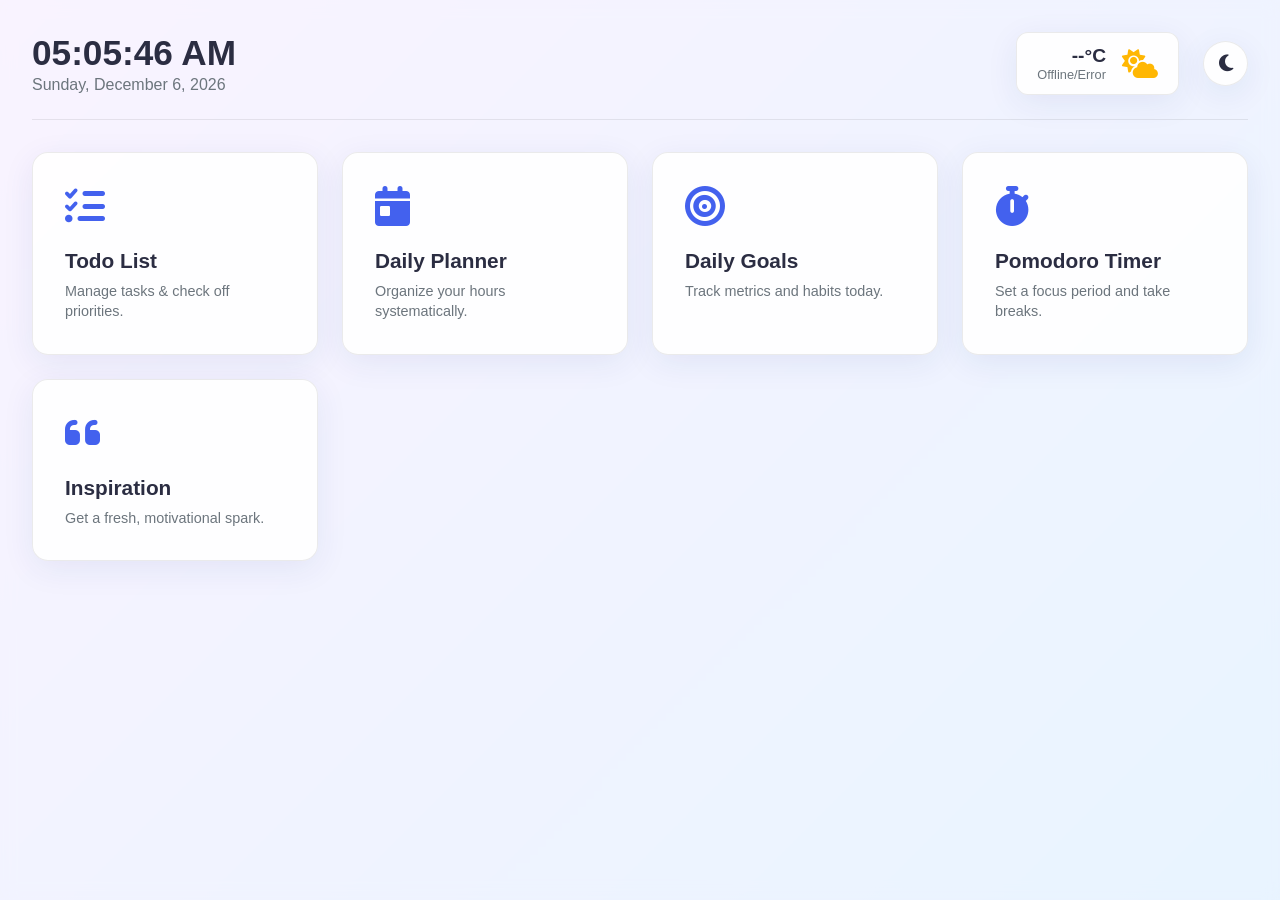
==== HTML/index.html @ 655b17ac "completed productivity dashboard" ====
<!DOCTYPE html>
<html lang="en">
<head>
    <meta charset="UTF-8">
    <meta name="viewport" content="width=device-width, initial-scale=1.0">
    <title>Productivity Dashboard</title>
    <link rel="stylesheet" href="../CSS/stylee.css">
    <!-- FontAwesome for icons -->
    <link rel="stylesheet" href="https://cdnjs.cloudflare.com/ajax/libs/font-awesome/6.4.0/css/all.min.css">
</head>
<body class="light-theme"> <!-- Toggle class to "dark-theme" for dark mode -->

    <!-- BACKGROUND WRAPPER FOR DYNAMIC BACKGROUNDS -->
    <div class="dashboard-bg-wrapper morning-bg"></div>

    <div class="app-container">
        
        <!-- HEADER WIDGETS (Always Visible) -->
        <header class="main-header">
            <div class="header-left">
                <div class="date-time-widget">
                    <h1 id="live-time">10:42 AM</h1>
                    <p id="live-date">Wednesday, July 15, 2026</p>
                </div>
            </div>
            
            <div class="header-right">
                <!-- Weather Widget -->
                <div class="weather-widget">
                    <div class="weather-info">
                        <span class="weather-temp">28°C</span>
                        <span class="weather-cond">Partly Cloudy</span>
                    </div>
                    <i class="fa-solid fa-cloud-sun weather-icon"></i>
                </div>
                
                <!-- Theme Toggle Button -->
                <button class="theme-toggle-btn" aria-label="Toggle Theme">
                    <i class="fa-solid fa-moon"></i>
                </button>
            </div>
        </header>

        <main class="content-area">
            
            <!-- ========================================== -->
            <!-- 1. MAIN DASHBOARD HOME VIEW                -->
            <!-- ========================================== -->
            <section id="dashboard-home" class="dashboard-grid">
                
                <!-- Todo Card -->
                <div class="feature-card" data-target="todo-view">
                    <div class="card-icon"><i class="fa-solid fa-list-check"></i></div>
                    <h3>Todo List</h3>
                    <p>Manage tasks & check off priorities.</p>
                </div>

                <!-- Planner Card -->
                <div class="feature-card" data-target="planner-view">
                    <div class="card-icon"><i class="fa-solid fa-calendar-day"></i></div>
                    <h3>Daily Planner</h3>
                    <p>Organize your hours systematically.</p>
                </div>

                <!-- Goals Card -->
                <div class="feature-card" data-target="goals-view">
                    <div class="card-icon"><i class="fa-solid fa-bullseye"></i></div>
                    <h3>Daily Goals</h3>
                    <p>Track metrics and habits today.</p>
                </div>

                <!-- Pomodoro Card -->
                <div class="feature-card" data-target="pomodoro-view">
                    <div class="card-icon"><i class="fa-solid fa-stopwatch"></i></div>
                    <h3>Pomodoro Timer</h3>
                    <p>Set a focus period and take breaks.</p>
                </div>

                <!-- Motivation Card -->
                <div class="feature-card" data-target="motivation-view">
                    <div class="card-icon"><i class="fa-solid fa-quote-left"></i></div>
                    <h3>Inspiration</h3>
                    <p>Get a fresh, motivational spark.</p>
                </div>

            </section>

            <!-- ========================================== -->
            <!-- 2. TODO LIST FEATURE VIEW (Hidden by default)-->
            <!-- ========================================== -->
            <section id="todo-view" class="feature-view hidden">
                <div class="view-header">
                    <button class="back-btn"><i class="fa-solid fa-arrow-left"></i> Back</button>
                    <h2><i class="fa-solid fa-list-check"></i> Todo List</h2>
                </div>
                <div class="view-body max-width-md">
                    <form class="input-group" onsubmit="return false;">
                        <input type="text" placeholder="Add a new task..." required>
                        <button type="submit" class="btn-primary">Add Task</button>
                    </form>
                    <ul class="item-list">
                        <li class="list-item important">
                            <span class="item-text">Finish project structure documentation</span>
                            <div class="item-actions">
                                <button class="action-btn flag" title="Important"><i class="fa-solid fa-star"></i></button>
                                <button class="action-btn complete" title="Complete"><i class="fa-solid fa-check"></i></button>
                                <button class="action-btn delete" title="Delete"><i class="fa-solid fa-trash"></i></button>
                            </div>
                        </li>
                        <li class="list-item completed">
                            <span class="item-text">Review team UI components</span>
                            <div class="item-actions">
                                <button class="action-btn flag" title="Important"><i class="fa-regular fa-star"></i></button>
                                <button class="action-btn complete" title="Complete"><i class="fa-solid fa-rotate-left"></i></button>
                                <button class="action-btn delete" title="Delete"><i class="fa-solid fa-trash"></i></button>
                            </div>
                        </li>
                    </ul>
                </div>
            </section>

            <!-- ========================================== -->
            <!-- 3. DAILY PLANNER FEATURE VIEW (Hidden)     -->
            <!-- ========================================== -->
            <section id="planner-view" class="feature-view hidden">
                <div class="view-header">
                    <button class="back-btn"><i class="fa-solid fa-arrow-left"></i> Back</button>
                    <h2><i class="fa-solid fa-calendar-day"></i> Daily Planner</h2>
                </div>
                <div class="view-body max-width-md">
                    <div class="planner-grid">
                        <div class="time-slot-row">
                            <span class="time-label">09:00 AM</span>
                            <input type="text" placeholder="Empty slot - click to add plan...">
                        </div>
                        <div class="time-slot-row current-hour">
                            <span class="time-label">10:00 AM</span>
                            <input type="text" value="Standup Meeting & Design review" placeholder="Empty slot...">
                        </div>
                        <div class="time-slot-row">
                            <span class="time-label">11:00 AM</span>
                            <input type="text" placeholder="Empty slot - click to add plan...">
                        </div>
                        <div class="time-slot-row">
                            <span class="time-label">12:00 PM</span>
                            <input type="text" placeholder="Empty slot - click to add plan...">
                        </div>
                    </div>
                </div>
            </section>

            <!-- ========================================== -->
            <!-- 4. DAILY GOALS FEATURE VIEW (Hidden)       -->
            <!-- ========================================== -->
            <section id="goals-view" class="feature-view hidden">
                <div class="view-header">
                    <button class="back-btn"><i class="fa-solid fa-arrow-left"></i> Back</button>
                    <h2><i class="fa-solid fa-bullseye"></i> Daily Goals</h2>
                </div>
                <div class="view-body max-width-md">
                    <div class="progress-container">
                        <div class="progress-text">Progress: <span>1 of 3 completed</span></div>
                        <div class="progress-bar-outer">
                            <div class="progress-bar-inner" style="width: 33.3%;"></div>
                        </div>
                    </div>
                    <form class="input-group" onsubmit="return false;">
                        <input type="text" placeholder="Enter a goal for today...">
                        <button type="submit" class="btn-primary">Add Goal</button>
                    </form>
                    <ul class="item-list">
                        <li class="list-item">
                            <label class="checkbox-container">
                                <input type="checkbox">
                                <span class="checkmark"></span>
                                Drink 3L of water
                            </label>
                            <button class="action-btn delete"><i class="fa-solid fa-xmark"></i></button>
                        </li>
                        <li class="list-item checked-item">
                            <label class="checkbox-container">
                                <input type="checkbox" checked>
                                <span class="checkmark"></span>
                                Read for 20 minutes
                            </label>
                            <button class="action-btn delete"><i class="fa-solid fa-xmark"></i></button>
                        </li>
                    </ul>
                </div>
            </section>

            <!-- ========================================== -->
            <!-- 5. POMODORO TIMER FEATURE VIEW (Hidden)    -->
            <!-- ========================================== -->
            <section id="pomodoro-view" class="feature-view hidden">
                <div class="view-header">
                    <button class="back-btn"><i class="fa-solid fa-arrow-left"></i> Back</button>
                    <h2><i class="fa-solid fa-stopwatch"></i> Pomodoro Timer</h2>
                </div>
                <div class="view-body centered-flex">
                    <div class="timer-card">
                        <span class="timer-status">Work Session</span>
                        <div class="timer-display">25:00</div>
                        <div class="timer-controls">
                            <button class="btn-control start"><i class="fa-solid fa-play"></i> Start</button>
                            <button class="btn-control pause hidden"><i class="fa-solid fa-pause"></i> Pause</button>
                            <button class="btn-control reset"><i class="fa-solid fa-rotate-left"></i> Reset</button>
                        </div>
                    </div>
                </div>
            </section>

            <!-- ========================================== -->
            <!-- 6. MOTIVATION QUOTE FEATURE VIEW (Hidden)  -->
            <!-- ========================================== -->
            <section id="motivation-view" class="feature-view hidden">
                <div class="view-header">
                    <button class="back-btn"><i class="fa-solid fa-arrow-left"></i> Back</button>
                    <h2><i class="fa-solid fa-quote-left"></i> Motivation</h2>
                </div>
                <div class="view-body centered-flex">
                    <div class="quote-card">
                        <!-- Loading element to show toggle state safely -->
                        <div class="quote-loading hidden"><i class="fa-solid fa-spinner fa-spin"></i> Fetching quote...</div>
                        
                        <blockquote class="quote-text">
                            "The best way to predict the future is to invent it."
                        </blockquote>
                        <cite class="quote-author">— Alan Kay</cite>
                        <button class="btn-primary fetch-quote-btn"><i class="fa-solid fa-shuffle"></i> New Quote</button>
                    </div>
                </div>
            </section>

        </main>
    </div>

    <script type="module" src="../JS/app.js"></script>
</body>
</html>
---- CSS/stylee.css ----
/* ==========================================================================
   CSS VARIABLES & CORE THEMES[cite: 1]
   ========================================================================== */
:root {
    /* Fonts */
    --font-main: 'Segoe UI', -apple-system, BlinkMacSystemFont, Roboto, sans-serif;

    /* Transition speeds */
    --transition-fast: 0.2s ease;
    --transition-normal: 0.3s ease;
}

.light-theme {
    --bg-overlay: rgba(255, 255, 255, 0.8);
    --card-bg: rgba(255, 255, 255, 0.9);
    --card-hover-bg: #ffffff;
    --text-main: #2b2d42;
    --text-muted: #6c757d;
    --border-color: rgba(0, 0, 0, 0.08);
    --primary-color: #4361ee;
    --primary-hover: #3f37c9;
    --danger-color: #ef233c;
    --success-color: #2b9348;
    --warning-color: #ffb703;
    --input-bg: #f8f9fa;
    --shadow: 0 8px 32px 0 rgba(31, 38, 135, 0.08);
}

.dark-theme {
    --bg-overlay: rgba(18, 18, 18, 0.8);
    --card-bg: rgba(30, 30, 30, 0.9);
    --card-hover-bg: #252525;
    --text-main: #f8f9fa;
    --text-muted: #adb5bd;
    --border-color: rgba(255, 255, 255, 0.08);
    --primary-color: #4cc9f0;
    --primary-hover: #4361ee;
    --danger-color: #f77f00;
    --success-color: #55a630;
    --warning-color: #ffb703;
    --input-bg: #121212;
    --shadow: 0 8px 32px 0 rgba(0, 0, 0, 0.37);
}

/* ==========================================================================
   BASE & RESET STYLES
   ========================================================================== */
* {
    box-sizing: border-box;
    margin: 0;
    padding: 0;
}

body {
    font-family: var(--font-main);
    color: var(--text-main);
    min-height: 100vh;
    overflow-x: hidden;
    position: relative;
}

/* Dynamic Background Implementations[cite: 1] */
.dashboard-bg-wrapper {
    position: fixed;
    top: 0;
    left: 0;
    width: 100%;
    height: 100%;
    z-index: -1;
    transition: background 1s ease-in-out;
}

.morning-bg {
    background: linear-gradient(135deg, #e0c3fc 0%, #8ec5fc 100%);
}
.afternoon-bg {
    background: linear-gradient(135deg, #fce38a 0%, #f38181 100%);
}
.evening-bg {
    background: linear-gradient(135deg, #4568dc 0%, #b06ab3 100%);
}
.night-bg {
    background: linear-gradient(135deg, #0f2027 0%, #203a43 50%, #2c5364 100%);
}

.app-container {
    width: 100%;
    min-height: 100vh;
    background: var(--bg-overlay);
    backdrop-filter: blur(8px);
    -webkit-backdrop-filter: blur(8px);
    padding: 2rem;
    display: flex;
    flex-direction: column;
    transition: background var(--transition-normal);
}

/* ==========================================================================
   HEADER COMPONENTS
   ========================================================================== */
.main-header {
    display: flex;
    justify-content: space-between;
    align-items: center;
    margin-bottom: 2rem;
    padding-bottom: 1.5rem;
    border-bottom: 1px solid var(--border-color);
}

.date-time-widget h1 {
    font-size: 2.2rem;
    font-weight: 700;
}

.date-time-widget p {
    color: var(--text-muted);
    font-size: 1rem;
    margin-top: 0.2rem;
}

.header-right {
    display: flex;
    align-items: center;
    gap: 1.5rem;
}

.weather-widget {
    background: var(--card-bg);
    padding: 0.75rem 1.25rem;
    border-radius: 12px;
    display: flex;
    align-items: center;
    gap: 1rem;
    box-shadow: var(--shadow);
    border: 1px solid var(--border-color);
}

.weather-info {
    display: flex;
    flex-direction: column;
    text-align: right;
}

.weather-temp {
    font-weight: 700;
    font-size: 1.2rem;
}

.weather-cond {
    font-size: 0.8rem;
    color: var(--text-muted);
}

.weather-icon {
    font-size: 1.8rem;
    color: var(--warning-color);
}

.theme-toggle-btn {
    background: var(--card-bg);
    border: 1px solid var(--border-color);
    color: var(--text-main);
    width: 45px;
    height: 45px;
    border-radius: 50%;
    cursor: pointer;
    font-size: 1.2rem;
    display: flex;
    justify-content: center;
    align-items: center;
    box-shadow: var(--shadow);
    transition: transform var(--transition-fast), background var(--transition-fast);
}

.theme-toggle-btn:hover {
    transform: scale(1.05);
    background: var(--card-hover-bg);
}

/* ==========================================================================
   DASHBOARD HOME GRID[cite: 1]
   ========================================================================== */
.content-area {
    flex-grow: 1;
    position: relative;
}

.dashboard-grid {
    display: grid;
    grid-template-columns: repeat(auto-fit, minmax(240px, 1fr));
    gap: 1.5rem;
}

.feature-card {
    background: var(--card-bg);
    border: 1px solid var(--border-color);
    border-radius: 16px;
    padding: 2rem;
    cursor: pointer;
    box-shadow: var(--shadow);
    transition: transform var(--transition-fast), box-shadow var(--transition-fast), background var(--transition-fast);
}

.feature-card:hover {
    transform: translateY(-5px);
    box-shadow: 0 12px 40px 0 rgba(31, 38, 135, 0.15);
    background: var(--card-hover-bg);
}

.card-icon {
    font-size: 2.5rem;
    color: var(--primary-color);
    margin-bottom: 1.2rem;
}

.feature-card h3 {
    font-size: 1.3rem;
    margin-bottom: 0.5rem;
}

.feature-card p {
    font-size: 0.9rem;
    color: var(--text-muted);
    line-height: 1.4;
}

/* ==========================================================================
   FEATURE VIEWS COMPONENT UTILITIES
   ========================================================================== */
.feature-view {
    background: var(--card-bg);
    border: 1px solid var(--border-color);
    border-radius: 16px;
    padding: 2rem;
    min-height: 60vh;
    box-shadow: var(--shadow);
    animation: fadeIn 0.4s ease forwards;
}

.hidden {
    display: none !important;
}

.view-header {
    display: flex;
    align-items: center;
    gap: 1.5rem;
    margin-bottom: 2rem;
    border-bottom: 1px solid var(--border-color);
    padding-bottom: 1rem;
}

.back-btn {
    background: transparent;
    border: 1px solid var(--border-color);
    color: var(--text-main);
    padding: 0.5rem 1rem;
    border-radius: 8px;
    cursor: pointer;
    font-weight: 600;
    transition: background var(--transition-fast);
}

.back-btn:hover {
    background: var(--input-bg);
}

.max-width-md {
    max-width: 700px;
    margin: 0 auto;
}

.centered-flex {
    display: flex;
    justify-content: center;
    align-items: center;
    min-height: 45vh;
}

/* ==========================================================================
   FORMS & LAYOUT ELEMENTS
   ========================================================================== */
.input-group {
    display: flex;
    gap: 0.75rem;
    margin-bottom: 1.5rem;
}

.input-group input[type="text"] {
    flex-grow: 1;
    padding: 0.75rem 1rem;
    border-radius: 8px;
    border: 1px solid var(--border-color);
    background: var(--input-bg);
    color: var(--text-main);
    font-size: 1rem;
    outline: none;
}

.input-group input:focus {
    border-color: var(--primary-color);
}

.btn-primary {
    background: var(--primary-color);
    color: #fff;
    border: none;
    padding: 0.75rem 1.5rem;
    border-radius: 8px;
    font-weight: 600;
    cursor: pointer;
    transition: background var(--transition-fast);
    white-space: nowrap;
}

.btn-primary:hover {
    background: var(--primary-hover);
}

/* ==========================================================================
   TODO & GOALS LIST LAYOUTS
   ========================================================================== */
.item-list {
    list-style: none;
    display: flex;
    flex-direction: column;
    gap: 0.75rem;
}

.list-item {
    background: var(--input-bg);
    border: 1px solid var(--border-color);
    padding: 1rem;
    border-radius: 8px;
    display: flex;
    justify-content: space-between;
    align-items: center;
    transition: opacity var(--transition-fast);
}

.item-text {
    font-size: 1rem;
}

.item-actions {
    display: flex;
    gap: 0.5rem;
}

.action-btn {
    background: transparent;
    border: none;
    cursor: pointer;
    font-size: 1rem;
    padding: 0.25rem;
    color: var(--text-muted);
    transition: color var(--transition-fast);
}

.action-btn.flag:hover, .list-item.important .action-btn.flag { color: var(--warning-color); }
.action-btn.complete:hover { color: var(--success-color); }
.action-btn.delete:hover { color: var(--danger-color); }

.list-item.completed .item-text {
    text-decoration: line-through;
    color: var(--text-muted);
}

/* Custom Checkbox styles for Goals view */
.checkbox-container {
    display: flex;
    align-items: center;
    position: relative;
    padding-left: 35px;
    cursor: pointer;
    user-select: none;
}

.checkbox-container input {
    position: absolute;
    opacity: 0;
    cursor: pointer;
    height: 0;
    width: 0;
}

.checkmark {
    position: absolute;
    top: 50%;
    left: 0;
    transform: translateY(-50%);
    height: 20px;
    width: 20px;
    background-color: var(--card-bg);
    border: 2px solid var(--border-color);
    border-radius: 4px;
}

.checkbox-container:hover input ~ .checkmark {
    border-color: var(--primary-color);
}

.checkbox-container input:checked ~ .checkmark {
    background-color: var(--success-color);
    border-color: var(--success-color);
}

.checkmark:after {
    content: "";
    position: absolute;
    display: none;
}

.checkbox-container input:checked ~ .checkmark:after {
    display: block;
}

.checkbox-container .checkmark:after {
    left: 6px;
    top: 2px;
    width: 5px;
    height: 10px;
    border: solid white;
    border-width: 0 2px 2px 0;
    transform: rotate(45deg);
}

.checked-item {
    opacity: 0.7;
    text-decoration: line-through;
}

/* Progress bar[cite: 1] */
.progress-container {
    margin-bottom: 1.5rem;
}

.progress-text {
    font-size: 0.9rem;
    margin-bottom: 0.5rem;
    color: var(--text-muted);
}

.progress-bar-outer {
    width: 100%;
    height: 8px;
    background: var(--input-bg);
    border-radius: 4px;
    overflow: hidden;
}

.progress-bar-inner {
    height: 100%;
    background: var(--success-color);
    transition: width var(--transition-normal);
}

/* ==========================================================================
   DAILY PLANNER LAYOUT[cite: 1]
   ========================================================================== */
.planner-grid {
    display: flex;
    flex-direction: column;
    gap: 0.5rem;
}

.time-slot-row {
    display: flex;
    align-items: center;
    border-bottom: 1px solid var(--border-color);
    padding: 0.5rem 0;
}

.time-label {
    width: 90px;
    font-weight: 600;
    font-size: 0.9rem;
    color: var(--text-muted);
}

.time-slot-row input {
    flex-grow: 1;
    border: none;
    background: transparent;
    padding: 0.5rem;
    color: var(--text-main);
    font-size: 1rem;
    outline: none;
    border-radius: 4px;
}

.time-slot-row input:focus {
    background: var(--input-bg);
}

.current-hour {
    background: rgba(67, 97, 238, 0.1);
    border-radius: 8px;
    padding-left: 0.5rem;
}

.current-hour .time-label {
    color: var(--primary-color);
}

/* ==========================================================================
   POMODORO TIMER WIDGET LAYOUT[cite: 1]
   ========================================================================== */
.timer-card {
    text-align: center;
    padding: 2rem;
}

.timer-status {
    font-size: 1.2rem;
    text-transform: uppercase;
    letter-spacing: 2px;
    color: var(--text-muted);
    font-weight: 600;
}

.timer-display {
    font-size: 6rem;
    font-weight: 700;
    margin: 1.5rem 0;
    font-variant-numeric: tabular-nums;
}

.timer-controls {
    display: flex;
    justify-content: center;
    gap: 1rem;
}

.btn-control {
    padding: 0.75rem 2rem;
    font-size: 1rem;
    border-radius: 50px;
    border: none;
    font-weight: 600;
    cursor: pointer;
    transition: background var(--transition-fast);
}

.btn-control.start { background: var(--success-color); color: #fff; }
.btn-control.pause { background: var(--warning-color); color: #fff; }
.btn-control.reset { background: var(--input-bg); color: var(--text-main); border: 1px solid var(--border-color); }

/* ==========================================================================
   MOTIVATIONAL QUOTE CONTAINER[cite: 1]
   ========================================================================== */
.quote-card {
    text-align: center;
    max-width: 550px;
    padding: 1rem;
}

.quote-text {
    font-size: 1.5rem;
    font-style: italic;
    line-height: 1.5;
    margin-bottom: 1rem;
    position: relative;
}

.quote-author {
    display: block;
    font-size: 1rem;
    color: var(--text-muted);
    margin-bottom: 2rem;
}

.quote-loading {
    margin-bottom: 1.5rem;
    color: var(--primary-color);
}

/* ==========================================================================
   ANIMATIONS & RESPONSIVENESS
   ========================================================================== */
@keyframes fadeIn {
    from { opacity: 0; transform: translateY(10px); }
    to { opacity: 1; transform: translateY(0); }
}

@media(max-width: 768px) {
    .main-header {
        flex-direction: column;
        align-items: flex-start;
        gap: 1rem;
    }
    
    .header-right {
        width: 100%;
        justify-content: space-between;
    }
    
    .app-container {
        padding: 1rem;
    }
}
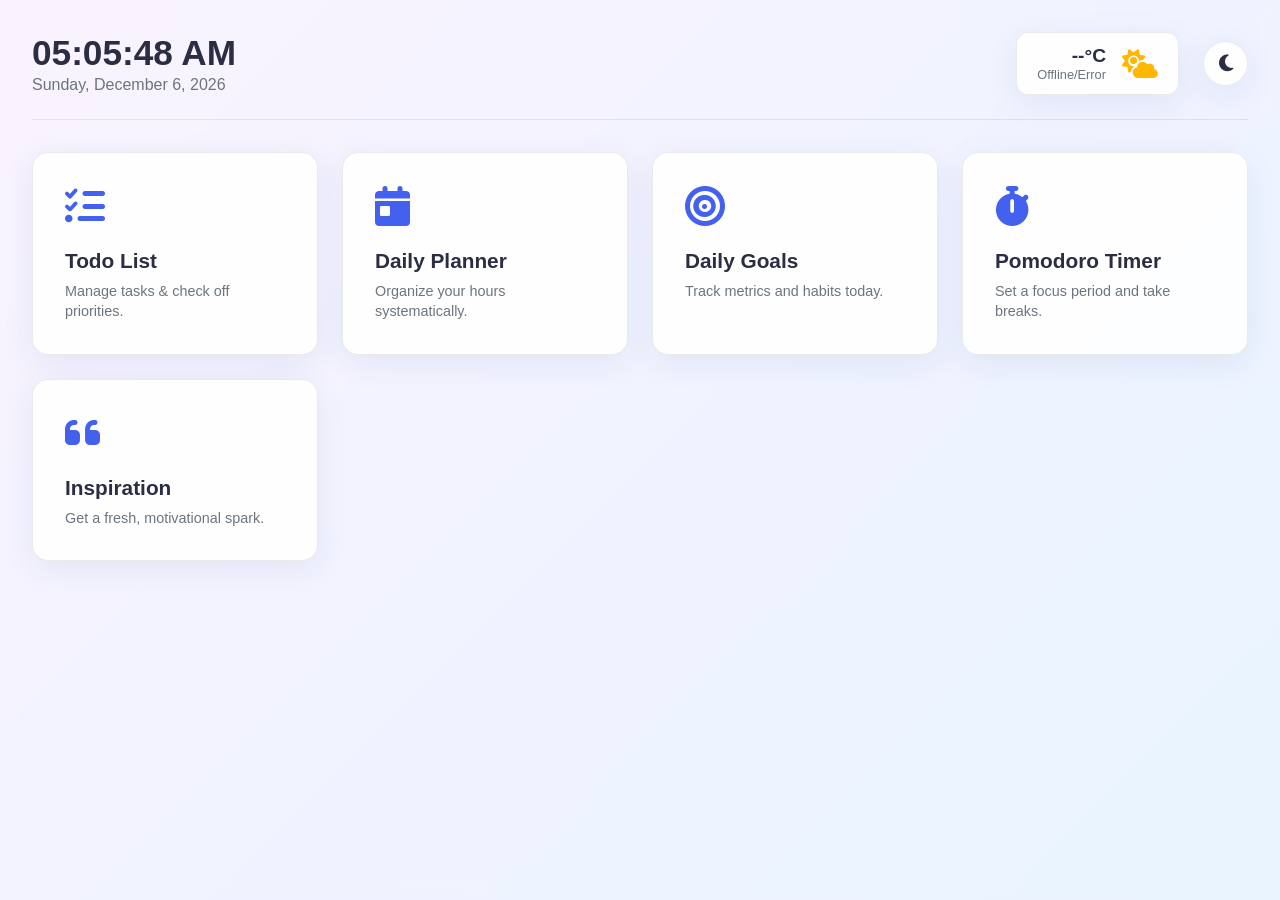
==== commit 39b3e3ac: "wrapped in app.js" ====
--- a/HTML/index.html
+++ b/HTML/index.html
@@ -235,6 +235,6 @@
         </main>
     </div>
 
-    <script type="module" src="../JS/app.js"></script>
+    <script src="../JS/app.js"></script>
 </body>
 </html>
